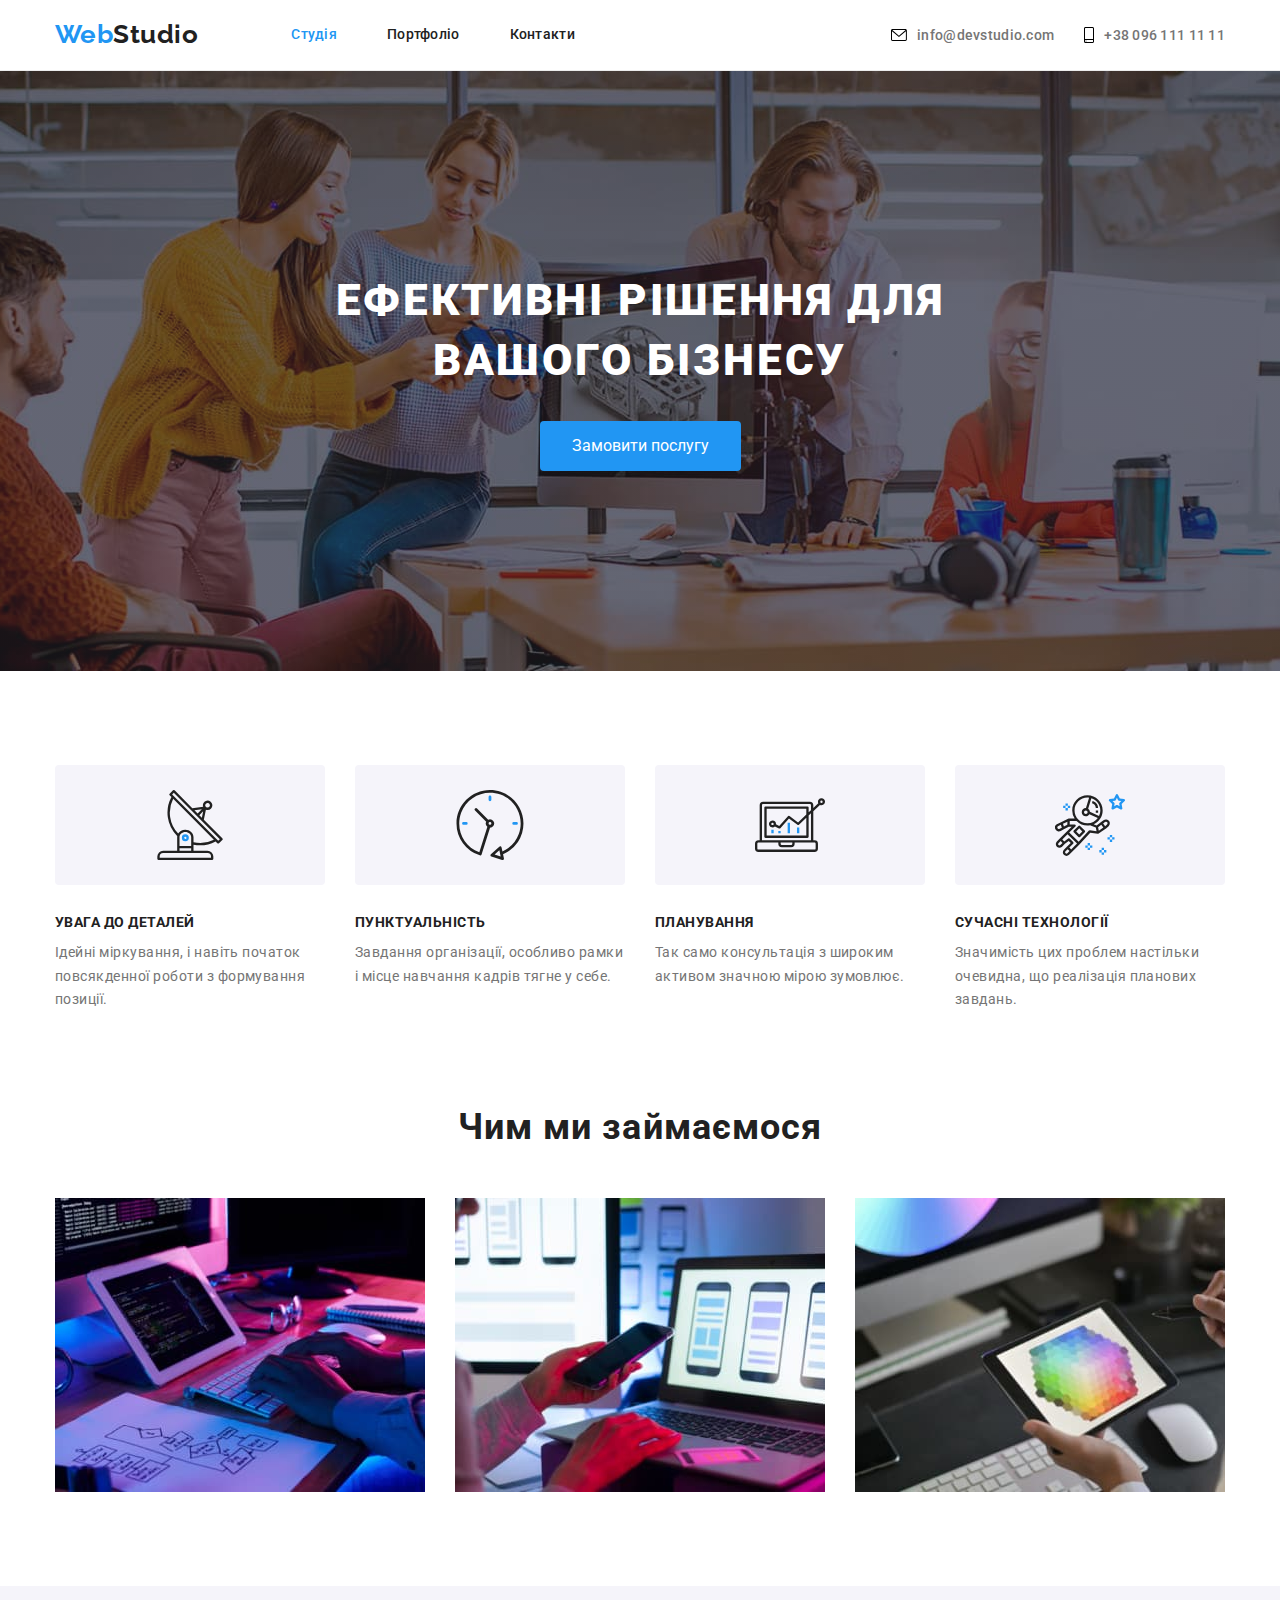
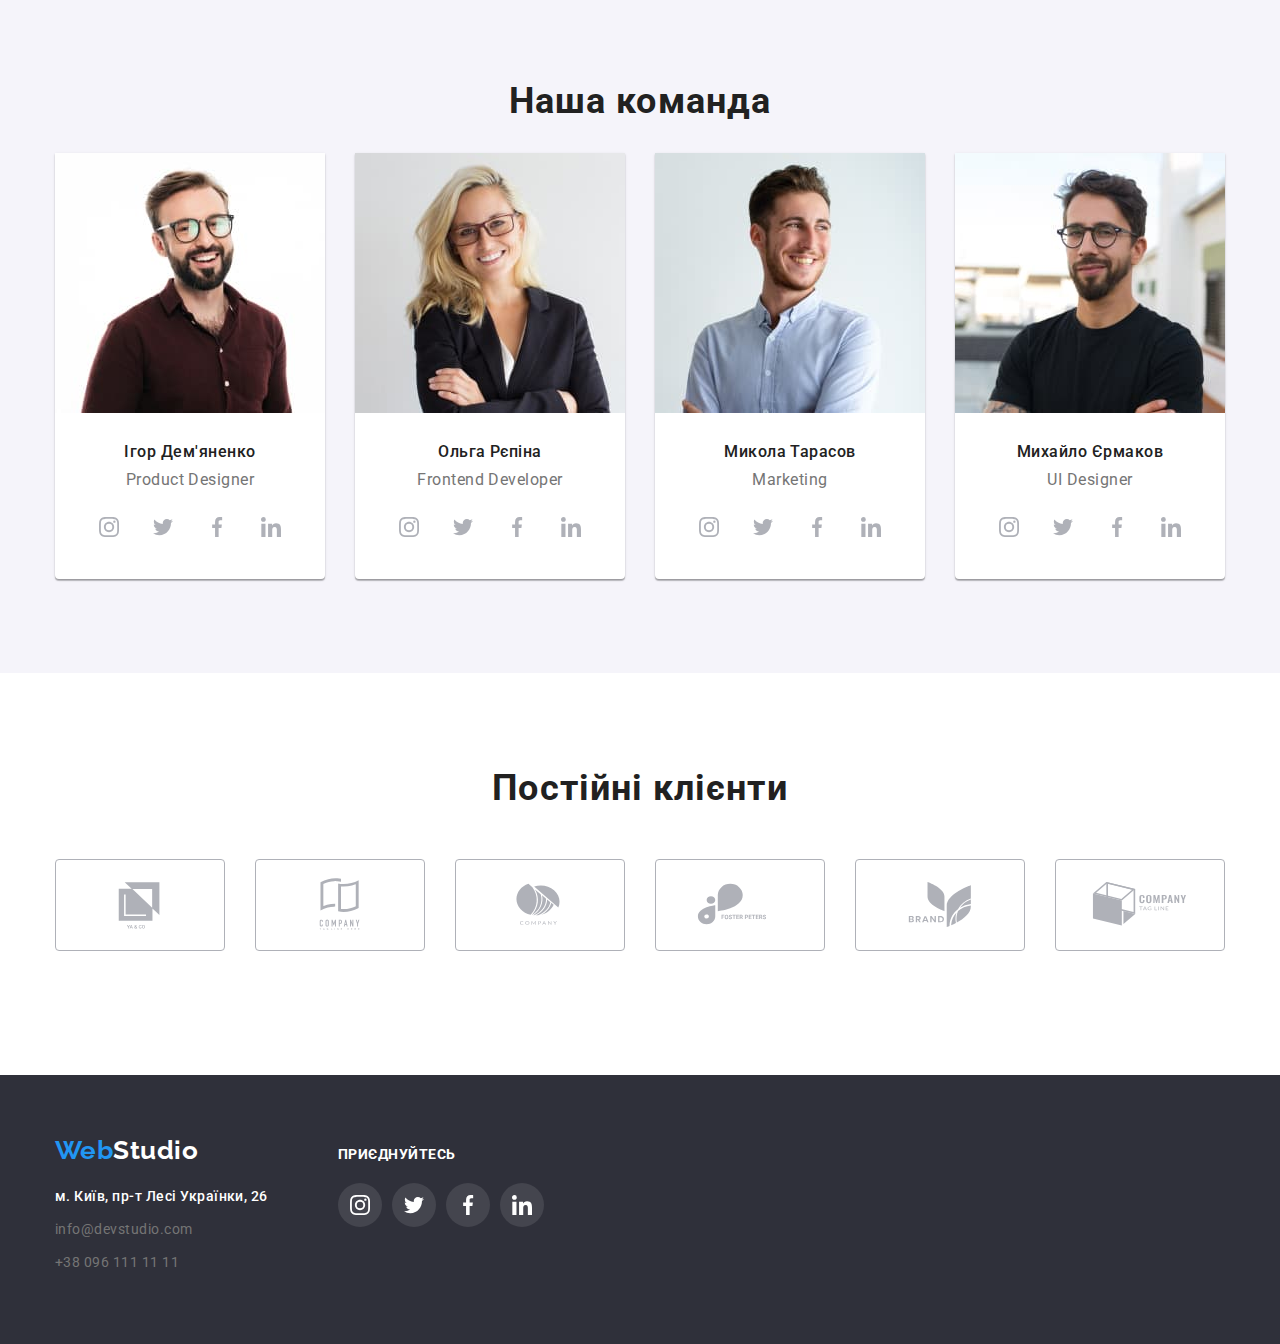
==== index.html @ d6e3a71c "done" ====
<!DOCTYPE html>
<html lang="uk">
  <head>
    <meta charset="UTF-8" />
    <meta http-equiv="X-UA-Compatible" content="IE=edge" />
    <meta name="viewport" content="width=device-width, initial-scale=1.0" />
    <link
      rel="stylesheet"
      href="https://cdnjs.cloudflare.com/ajax/libs/modern-normalize/1.0.0/modern-normalize.min.css"
    />

    <link rel="stylesheet" href="./css/styles.css" />
    <link rel="preconnect" href="https://fonts.googleapis.com" />
    <link rel="preconnect" href="https://fonts.gstatic.com" crossorigin />
    <link
      href="https://fonts.googleapis.com/css2?family=Raleway:wght@700&family=Roboto:wght@400;500;700;900&display=swap"
      rel="stylesheet"
    />
    <title>Document</title>
  </head>
  <body>
    <header class="header">
      <div class="container">
        <nav class="header-nav">
          <a class="web-title" href="./index.html"
            >Web<span class="studio">Studio</span></a
          >
          <ul class="header-menu">
            <li class="link">
              <a class="link-header current" href="#">Студія</a>
            </li>
            <li class="link">
              <a class="link-header" href="./portfolio.html">Портфоліо</a>
            </li>
            <li class="link">
              <a class="link-header" href="#">Контакти</a>
            </li>
          </ul>
        </nav>
        <ul class="header-menu2">
          <li class="link">
            <a class="link-header2" href="mailto:info@devstudio.com"
              >info@devstudio.com
              <svg class="link-header2-icon" width="16" height="12">
                <use href="./images/icons.svg#icon-envelope"></use></svg
            ></a>
          </li>
          <li class="link">
            <a class="link-header2" href="tel:+380961111111"
              >+38 096 111 11 11
              <svg class="link-header2-icon-tel" width="10" height="16">
                <use href="./images/icons.svg#icon-smartphone"></use></svg
            ></a>
          </li>
        </ul>
      </div>
    </header>
    <main>
      <!-- головний Ефективні рішення для вашого бізнесу -->

      <section class="hero">
        <div class="container">
          <h1 class="hero-title">
            Ефективні рішення для <br />
            вашого бізнесу
          </h1>
          <button class="primary-button" type="button">Замовити послугу</button>
        </div>
      </section>

      <!-- Наші переваги <section> -->
      <section class="advantages">
        <div class="container">
          <h2 class="visually-hidden">Наші переваги</h2>
          <ul class="advantages-list">
            <!-- <div class="advantages-list"> -->
            <li>
              <div class="advantages-list-img">
                <svg class="advantages-list-icon" width="70" height="70">
                  <use href="./images/icons.svg#icon-antenna"></use>
                </svg>
              </div>
              <h3 class="section-advantages-title">Увага до деталей</h3>
              <p class="section-advantages-description">
                Ідейні міркування, і навіть початок повсякденної роботи з
                формування позиції.
              </p>
            </li>
            <li>
              <div class="advantages-list-img">
                <svg class="advantages-list-icon" width="70" height="70">
                  <use href="./images/icons.svg#icon-clock"></use>
                </svg>
              </div>
              <h3 class="section-advantages-title">Пунктуальність</h3>
              <p class="section-advantages-description">
                Завдання організації, особливо рамки і місце навчання кадрів
                тягне у себе.
              </p>
            </li>
            <li>
              <div class="advantages-list-img">
                <svg class="advantages-list-icon" width="70" height="70">
                  <use href="./images/icons.svg#icon-diagram"></use>
                </svg>
              </div>
              <h3 class="section-advantages-title">Планування</h3>
              <p class="section-advantages-description">
                Так само консультація з широким активом значною мірою зумовлює.
              </p>
            </li>
            <li>
              <div class="advantages-list-img">
                <svg class="advantages-list-icon" width="70" height="70">
                  <use href="./images/icons.svg#icon-astronaut"></use>
                </svg>
              </div>
              <h3 class="section-advantages-title">Сучасні технології</h3>
              <p class="section-advantages-description">
                Значимість цих проблем настільки очевидна, що реалізація
                планових завдань.
              </p>
            </li>
            <!-- </div> -->
          </ul>
        </div>
      </section>
      <!-- Чим ми займаємося -->
      <section>
        <div class="container">
          <h2 class="what-do-we-do">Чим ми займаємося</h2>
          <ul class="what-do-we-do-card">
            <li>
              <img src="./images/box1.jpg" alt="Робота з ПК" width="370" />
            </li>
            <li>
              <img
                src="./images/box2.jpg"
                alt="Робота в мобільному застосуванні"
                width="370"
              />
            </li>
            <li>
              <img
                src="./images/box3.jpg"
                alt="Робота з планшетом"
                width="370"
              />
            </li>
          </ul>
        </div>
      </section>
      <!-- Наша команда -->
      <section class="team">
        <div class="container">
          <h2 class="section-team">Наша команда</h2>
          <ul class="card-name">
            <li class="name">
              <img
                src="./images/team/igor.jpg"
                alt="молодий хлопець в окулярах та з бородою"
                width="270"
              />
              <div class="card-name-list">
                <h3 class="team-name">Ігор Дем'яненко</h3>
                <p class="team-specialty">Product Designer</p>

                <ul class="socials-list-team">
                  <li>
                    <a class="socials-link-team" href="#">
                      <svg class="socials-icon" width="20" height="20">
                        <use href="./images/icons.svg#icon-instagram"></use>
                      </svg>
                    </a>
                  </li>

                  <li>
                    <a class="socials-link-team" href="#">
                      <svg class="socials-icon" width="20" height="20">
                        <use href="./images/icons.svg#icon-twitter"></use>
                      </svg>
                    </a>
                  </li>

                  <li>
                    <a class="socials-link-team" href="#">
                      <svg class="socials-icon" width="20" height="20">
                        <use href="./images/icons.svg#icon-facebook"></use>
                      </svg>
                    </a>
                  </li>

                  <li>
                    <a class="socials-link-team" href="#">
                      <svg class="socials-icon" width="20" height="20">
                        <use href="./images/icons.svg#icon-linkedin"></use>
                      </svg>
                    </a>
                  </li>
                </ul>
              </div>
            </li>
            <li class="name">
              <img
                src="./images/team/olga.jpg"
                alt="молода світловолоса дівчина в окулярах"
                width="270"
              />
              <div class="card-name-list">
                <h3 class="team-name">Ольга Рєпіна</h3>
                <p class="team-specialty">Frontend Developer</p>
                <ul class="socials-list-team">
                  <li>
                    <a class="socials-link-team" href="#">
                      <svg class="socials-icon" width="20" height="20">
                        <use href="./images/icons.svg#icon-instagram"></use>
                      </svg>
                    </a>
                  </li>

                  <li>
                    <a class="socials-link-team" href="#">
                      <svg class="socials-icon" width="20" height="20">
                        <use href="./images/icons.svg#icon-twitter"></use>
                      </svg>
                    </a>
                  </li>

                  <li>
                    <a class="socials-link-team" href="#">
                      <svg class="socials-icon" width="20" height="20">
                        <use href="./images/icons.svg#icon-facebook"></use>
                      </svg>
                    </a>
                  </li>

                  <li>
                    <a class="socials-link-team" href="#">
                      <svg class="socials-icon" width="20" height="20">
                        <use href="./images/icons.svg#icon-linkedin"></use>
                      </svg>
                    </a>
                  </li>
                </ul>
              </div>
            </li>
            <li class="name">
              <img
                src="./images/team/mikola.jpg"
                alt="молодий хлопець в світлій сорочці"
                width="270"
              />
              <div class="card-name-list">
                <h3 class="team-name">Микола Тарасов</h3>
                <p class="team-specialty">Marketing</p>
                <ul class="socials-list-team">
                  <li>
                    <a class="socials-link-team" href="#">
                      <svg class="socials-icon" width="20" height="20">
                        <use href="./images/icons.svg#icon-instagram"></use>
                      </svg>
                    </a>
                  </li>

                  <li>
                    <a class="socials-link-team" href="#">
                      <svg class="socials-icon" width="20" height="20">
                        <use href="./images/icons.svg#icon-twitter"></use>
                      </svg>
                    </a>
                  </li>

                  <li>
                    <a class="socials-link-team" href="#">
                      <svg class="socials-icon" width="20" height="20">
                        <use href="./images/icons.svg#icon-facebook"></use>
                      </svg>
                    </a>
                  </li>

                  <li>
                    <a class="socials-link-team" href="#">
                      <svg class="socials-icon" width="20" height="20">
                        <use href="./images/icons.svg#icon-linkedin"></use>
                      </svg>
                    </a>
                  </li>
                </ul>
              </div>
            </li>
            <li class="name">
              <img
                src="./images/team/mihaylo.jpg"
                alt="молодий хлопець у чорній футболці та окулярах"
                width="270"
              />
              <div class="card-name-list">
                <h3 class="team-name">Михайло Єрмаков</h3>
                <p class="team-specialty">UI Designer</p>
                <ul class="socials-list-team">
                  <li>
                    <a class="socials-link-team" href="#">
                      <svg class="socials-icon" width="20" height="20">
                        <use href="./images/icons.svg#icon-instagram"></use>
                      </svg>
                    </a>
                  </li>

                  <li>
                    <a class="socials-link-team" href="#">
                      <svg class="socials-icon" width="20" height="20">
                        <use href="./images/icons.svg#icon-twitter"></use>
                      </svg>
                    </a>
                  </li>

                  <li>
                    <a class="socials-link-team" href="#">
                      <svg class="socials-icon" width="20" height="20">
                        <use href="./images/icons.svg#icon-facebook"></use>
                      </svg>
                    </a>
                  </li>

                  <li>
                    <a class="socials-link-team" href="#">
                      <svg class="socials-icon" width="20" height="20">
                        <use href="./images/icons.svg#icon-linkedin"></use>
                      </svg>
                    </a>
                  </li>
                </ul>
              </div>
            </li>
          </ul>
        </div>
      </section>
      <!-- Постійні клієнти -->
      <section>
        <div class="container">
          <h2 class="regular-customers">Постійні клієнти</h2>
          <ul class="regular-customers-card">
            <li>
              <a class="customers-cards" href="#">
                <svg class="regular-customers-icon" width="106" height="60">
                  <use href="./images/icons.svg#icon-Logo"></use>
                </svg>
              </a>
            </li>
            <li>
              <a class="customers-cards" href="#">
                <svg class="regular-customers-icon" width="106" height="60">
                  <use href="./images/icons.svg#icon-Logo-1"></use>
                </svg>
              </a>
            </li>
            <li>
              <a class="customers-cards" href="#">
                <svg class="regular-customers-icon" width="106" height="60">
                  <use href="./images/icons.svg#icon-Logo-2"></use>
                </svg>
              </a>
            </li>
            <li>
              <a class="customers-cards" href="#">
                <svg class="regular-customers-icon" width="106" height="60">
                  <use href="./images/icons.svg#icon-Logo-3"></use>
                </svg>
              </a>
            </li>
            <li>
              <a class="customers-cards" href="#">
                <svg class="regular-customers-icon" width="106" height="60">
                  <use href="./images/icons.svg#icon-Logo-4"></use>
                </svg>
              </a>
            </li>
            <li>
              <a class="customers-cards" href="#">
                <svg class="regular-customers-icon" width="106" height="60">
                  <use href="./images/icons.svg#icon-Logo-5"></use>
                </svg>
              </a>
            </li>
          </ul>
        </div>
      </section>
    </main>

    <footer class="footer">
      <div class="container">
        <div>
          <a class="web-title-footer" href="./index.html"
            >Web<span class="studio2">Studio</span></a
          >
          <address>
            <ul>
              <li class="li-footer">
                <a
                  class="link-footer-map"
                  href="https://goo.gl/maps/G4VMoDMN7nGozyxC7"
                  target="_blank"
                  rel="noopener noreferrer nofollow"
                  >м. Київ, пр-т Лесі Українки, 26
                </a>
              </li>
              <li class="li-footer">
                <a class="link-footer" href="mailto:info@devstudio.com"
                  >info@devstudio.com</a
                >
              </li>
              <li class="li-footer">
                <a class="link-footer" href="tel:+380961111111"
                  >+38 096 111 11 11</a
                >
              </li>
            </ul>
          </address>
        </div>

        <div class="socials-list-footer">
          <h3 class="section-social-list">приєднуйтесь</h3>
          <ul class="socials-list">
            <li>
              <a class="socials-link" href="#">
                <svg class="link-footer-socials" width="20" height="20">
                  <use href="./images/icons.svg#icon-instagram"></use>
                </svg>
              </a>
            </li>

            <li>
              <a class="socials-link" href="#">
                <svg class="link-footer-socials" width="20" height="20">
                  <use href="./images/icons.svg#icon-twitter"></use>
                </svg>
              </a>
            </li>

            <li>
              <a class="socials-link" href="#">
                <svg class="link-footer-socials" width="20" height="20">
                  <use href="./images/icons.svg#icon-facebook"></use>
                </svg>
              </a>
            </li>

            <li>
              <a class="socials-link" href="#">
                <svg class="link-footer-socials" width="20" height="20">
                  <use href="./images/icons.svg#icon-linkedin"></use>
                </svg>
              </a>
            </li>
          </ul>
        </div>
      </div>
    </footer>
  </body>
</html>
---- css/styles.css ----
:root {
--color-primary: #212121;
--color-secondary: #757575;
--color-background: #FFFFFF;
--color-link: #2196F3;
--color-background-icon: #AFB1B8;
--social-icon-background: rgba(255, 255, 255, 0.1);
--section-background: #2F303A;
}

.visually-hidden {
position: absolute;
white-space: nowrap;
width: 1px;
height: 1px;
overflow: hidden;
border: 0;
padding: 0;
clip: rect(0 0 0 0);
clip-path: inset(50%);
margin: -1px;
}

body {
color: var(--color-primary);
background-color: var(--color-background);
font-family: "Roboto", sans-serif;
letter-spacing: 0.03em;
font-weight: 400;
font-style: normal;
}

h1,
h2,
h3,
h4,
h5,
h6,
p {
margin: 0;
padding: 0;
}

img {
display: block;
max-width: 100%;
height: auto;
}

section {
padding-top: 94px;
padding-bottom: 94px;
background-color: #fff;
}

/* CONTAINER */
.container {
width: 1200px;
padding-left: 15px;
padding-right: 15px;
margin-left: auto;
margin-right: auto;
}

.header .container{
display: flex;
justify-content: space-between;
}
/* header */
.header {
display: flex;
border-bottom: 1px solid #ECECEC;
margin-left: auto;
margin-right: auto;
justify-content: space-between;
}

.header-nav {
flex-grow: 1;
display: flex;
align-items: center;
}

.header-container {
display: flex;
align-items: center;
}

.header-menu {
display: flex;
justify-content: space-between;
gap: 50px;
margin-left: 93px;
}

.header-menu2 {
display: flex;
justify-content: space-between;
align-items: center;
gap: 30px;
margin-left: auto;
}

ul {
list-style-type: none;
padding-left: 0px;
margin: 0px;
}

.header-menu .current {
color: var(--color-link);
}

.web-title {
font-size: 26px;
font-weight: 700;
font-style: normal;
font-family: "Raleway";
line-height: 1.15;
color: var(--color-link);
text-decoration: none;
padding: 20px 0px;
}

.studio {
color: var(--color-primary);
}

.link-header {
display: block;
color: var(--color-primary);
text-decoration: none;
letter-spacing: 0.02em;
line-height: 1.14;
font-weight: 500;
font-size: 14px;
padding: 25px 0;
}

.link-header:hover,
.link-header:focus{
color: var(--color-link);
}

.link-header2 {
display: flex;
flex-direction: row-reverse;
align-items: center;
color: #757575;
background-color: #FFFFFF;
font-size: 14px;
font-weight: 500;
font-style: normal;
letter-spacing: 0.02em;
padding: 25px 0px 25px 0px;
text-decoration: none;
gap: 10px;
}

.link-header2:hover,
.link-header2:focus,
.link-header2:active{
	color: var(--color-link);
}

.link-header2:hover,
.link-header2:focus,
.link-header2:active .link-header2-icon{
	fill: var(--color-link);
}
.link-header2:hover .link-header2-icon-tel {
	fill: var(--color-link);
}


/* Hero */

.hero {
max-width: 1600px;
background-color: #2F303A;
text-align: center;
padding-top: 200px;
padding-bottom: 200px;
margin-left: auto;
margin-right: auto;
background-image: 
linear-gradient(
	rgba(47, 48, 58, 0.4),
	rgba(47, 48, 58, 0.4)), 
	url("../images/img.jpg");
background-repeat: no-repeat;
background-position: center;
background-size: auto;
}

.hero-title {
font-size: 44px;
color: #FFFFFF;
line-height: 1.36;
text-transform: uppercase;
letter-spacing: 0.06em;
font-weight: 900;
margin-left: auto;
margin-right: auto;
margin-bottom: 30px;
}

.primary-button {
color: #FFFFFF;
background-color: var(--color-link);
font-size: 16px;
border: 0;
line-height: 1.9;
cursor: pointer;
padding: 10px 32px;
border-radius: 4px;
}

.primary-button:hover,
.primary-button:focus {
box-shadow: 0px 4px 4px rgba(0, 0, 0, 0.15);
border-radius: 4px;
}

/* advantages */
.advantages{
padding-top: 94px;
padding-bottom: 0px;
}

.advantages-list {
display: flex;
justify-content: space-between;
padding-left: auto;
padding-right: auto;
gap: 30px;
}

.advantages-list-img{
display: flex;
align-items: center;
justify-content: center;
width: 270px;
height: 120px;
fill: var(--color-primary);
background: #F5F4FA;
border-radius: 4px;
margin-bottom: 30px;
}

.section-advantages-description {
color: #757575;
background-color: var(--color-background);
font-size: 14px;
line-height: 1.7;
}

.section-advantages-title {
color: var(--color-primary);
background-color: var(--color-background);
font-size: 14px;
line-height: 1.14;
text-transform: uppercase;
margin-bottom: 10px;
}

.what-do-we-do {
color: var(--color-primary);
background-color: var(--color-background);
font-size: 36px;
line-height: 1.17;
letter-spacing: 0.03em;
font-weight: 700;
margin-left: auto;
margin-right: auto;
margin-bottom: 50px;
text-align: center;
}

.what-do-we-do-card {
display: flex;
gap: 30px;
margin: 0;
}

.regular-customers{
color: var(--color-primary);
background-color: var(--color-background);
font-size: 36px;
line-height: 1.17;
letter-spacing: 0.03em;
font-weight: 700;
margin-left: auto;
margin-right: auto;
margin-bottom: 50px;
text-align: center;
}

.regular-customers-icon:hover,
.regular-customers-icon:focus{
	fill:var(--color-link);
background-color: var(--color-background);
}

.regular-customers-card{
display: flex;
justify-content: space-between;
padding-left: auto;
padding-right: auto;
gap: 30px;
border: inherit;
}

.customers-cards {
display: flex;
justify-content: center;
align-items: center;
width: 170px;
height: 92px;
fill: #F5F4FA;
/* color: #F5F4FA; */
background-color:var(--color-background);
border-radius: 4px;
margin-bottom: 30px;
border: 1px solid #AFB1B8;
gap: 30px;
}

.customers-cards:hover,
.customers-cards:focus,
.customers-cards:active{
	border: 1px solid #2196F3;
}

.regular-customers-icon{
fill: var(--color-background-icon);
}

.customers-cards:hover .regular-customers-icon,
.customers-cards:focus .regular-customers-icon{
	fill: #2196F3;
}

.team {
background-color: #F5F4FA;
padding-top: 94px;
padding-bottom: 94px;
text-align: center;
justify-content: center;
margin-left: auto;
margin-right: auto;
}

.name {
background-color: var(--color-background);
box-shadow: 0px 1px 3px rgba(0, 0, 0, 0.12), 0px 1px 1px rgba(0, 0, 0, 0.14), 0px 2px 1px rgba(0, 0, 0, 0.2);
border-radius: 0px 0px 4px 4px;
}

.section-team {
color: var(--color-primary);
font-size: 36px;
line-height: 1.17;
letter-spacing: 0.03em;
font-weight: 700;
margin-left: auto;
margin-right: auto;
margin-bottom: 30px;
text-align: center;
}

.team-name {
color: var(--color-primary);
background-color: var(--color-background);
font-size: 16px;
font-weight: 500;
line-height: 1.13;
margin-bottom: 10px;
}

.card-name {
display: flex;
padding: 0px;
margin: 0px;
align-items: center;
justify-content: space-between;
flex-wrap: wrap;
}

.card-name-list{
padding-top: 30px;
padding-bottom: 30px;
padding-left: 0px;
gap: 30px;
}

.team-specialty {
color: #757575;
background-color: var(--color-background);
font-size: 16px;
line-height: 1.13;
}

.socials-list-team {
display: flex;
align-items: center;
gap: 10px;
justify-content: center;
padding-top: 16px;
}

.socials-link-team {
display: flex;
align-items: center;
justify-content: center;
width: 44px;
height: 44px;
fill: var(--color-background-icon);
background-color: var(--social-icon-background);
border-radius: 50%;
}

.socials-link-team:hover, 
.socials-link-team:focus {
background-color: var(--color-link);
}

.socials-icon{
	fill: var(--color-background-icon);
}

.socials-link-team:hover .socials-icon,
.socials-link-team:focus .socials-icon 
{fill: var(--color-background);}


.studio2 {
color: #FFFFFF;
}

/* FOOTER */
.footer {
border-top: 60px;
background-color: #2F303A;
margin-left: auto;
margin-right: auto;
padding-top: 60px;
padding-bottom: 60px;
}

.footer .container {
display: flex;
align-items: baseline;
}

.web-title-footer {
display: flex;
font-size: 26px;
font-weight: 700;
font-style: normal;
font-family: "Raleway",
sans-serif;
color: var(--color-link);
text-decoration: none;
line-height: 1.17;
margin-bottom: 20px;;
}

.link-footer-map {
color: #FFFFFF;
background-color: #2F303A;
font-size: 14px;
font-weight: 500;
font-style: normal;
text-decoration: none;
line-height: 1.7;
margin-bottom: 9px;
}

.li-footer{
margin-bottom: 9px;
}

.footer-href-map:hover,
.link-footer-map:focus,
.flink-footer-map:active {
color: var(--color-link);
}

.link-footer {
color: #757575;
font-size: 14px;
font-weight: 400;
font-style: normal;
text-decoration: none;
line-height: 1.7;
}

.link-footer:hover,
.link-footer:focus,{
color: var(--color-link);
}


/* Socials */
.section-social-list{
color: var(--color-background);
background-color: var(--section-background);
font-size: 14px;
line-height: 1.14;
text-transform: uppercase;
margin-bottom: 20px;
}

.socials-list-footer{
margin-left: 70px;
}
.socials-list{
display: flex;
align-items: center;
gap: 10px;
}

.socials-link{
display: flex;
align-items: center;
justify-content: center;
width: 44px;
height: 44px;
fill: var(--color-background);
background-color: var(--social-icon-background);
border-radius:50%;
}
.socials-link:hover,
.socials-link:focus{
background-color: var(--color-link);
fill: var(--color-background);
}

.button-portfolio {
color: var(--color-primary);
background-color: #F5F4FA;
font-weight: 500;
font-size: 16px;
border: 0;
line-height: 1.6;
letter-spacing: 0.03em;
font-family: inherit;
cursor: pointer;
border-radius: 4px;
padding: 6px 22px;
}

.button-portfolio:hover,
.button-portfolio:focus {
color: #FFFFFF;
background-color: var(--color-link);
box-shadow: 0px 3px 1px rgba(0, 0, 0, 0.1), 0px 1px 2px rgba(0, 0, 0, 0.08), 0px 2px 2px rgba(0, 0, 0, 0.12);
}

.hero-portfolio {
font-weight: 400;
font-size: 16px;
background-color: var(--color-background);
color: var(--color-secondary);
line-height: 1.88;
letter-spacing: 0.03em;
}

.portfolio-title {
font-size: 18px;
background-color: var(--color-background);
color: var(--color-primary);
font-weight: 700;
line-height: 2;
letter-spacing: 0.06em;
}

.ul-button{
display: flex;
justify-content: center;
/* align-items: center; */
margin-top: 0px;
margin-bottom: 50px;
gap: 8px;
margin-left: auto;
margin-right: auto;
}


/* CARD-SET */
.item {
/* width: 370px;
height: 404px; */
}

.portfolio-card{

}

.card{
display: block;
text-decoration: none;
}
.card:hover, 
.card:focus{
box-shadow: 0px 1px 1px rgba(0, 0, 0, 0.12), 0px 4px 4px rgba(0, 0, 0, 0.06), 1px 4px 6px rgba(0, 0, 0, 0.16);
}
.card-set {
padding: 0;
margin: 0;

list-style: none;
display: flex;
flex-wrap: wrap;
gap: 30px;
}

.card-heading {
font-size: 18px;
background-color: var(--color-background);
color: var(--color-primary);
font-weight: 700;
line-height: 2;
letter-spacing: 0.06em;
margin-bottom: 4px;
}

.card-text {
color: var(--color-secondary)
}

.card-content {
padding: 20px 24px;
border: 1px solid #EEEEEE;
border-top: 0px;
}
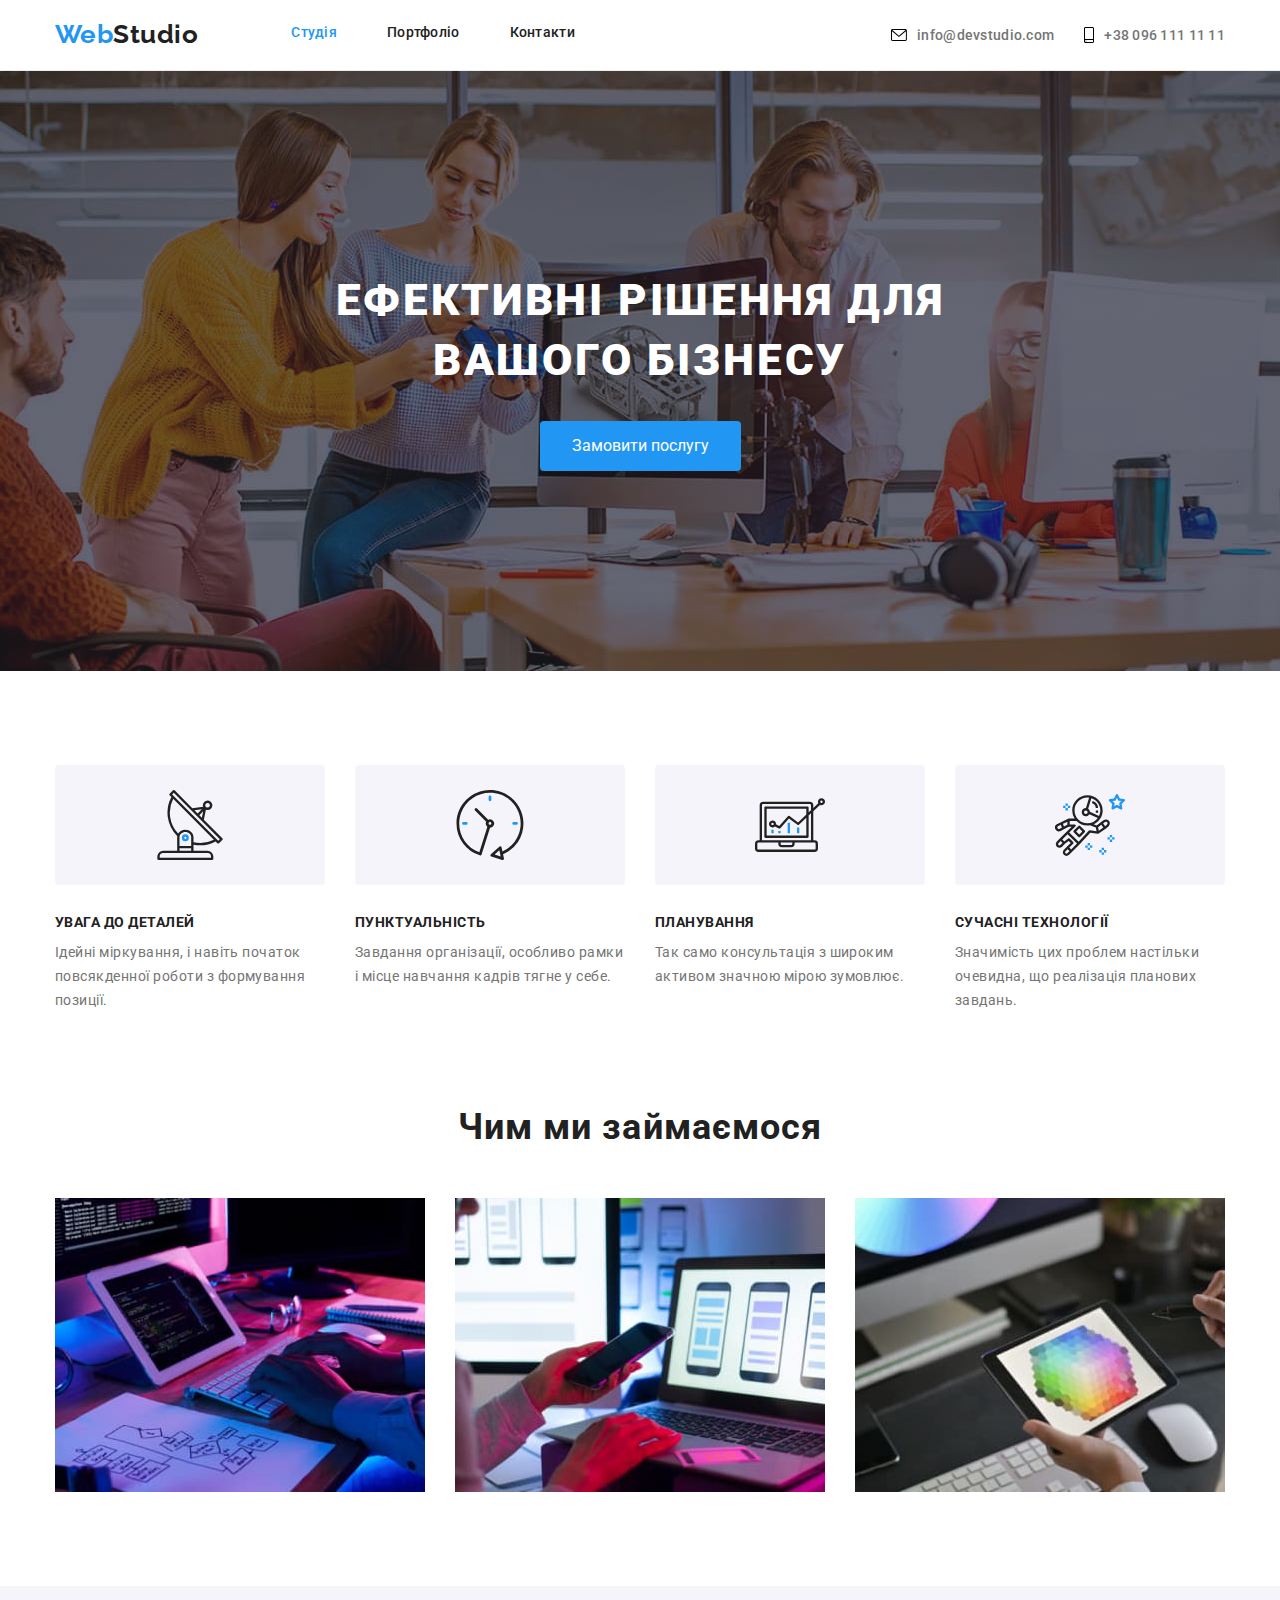
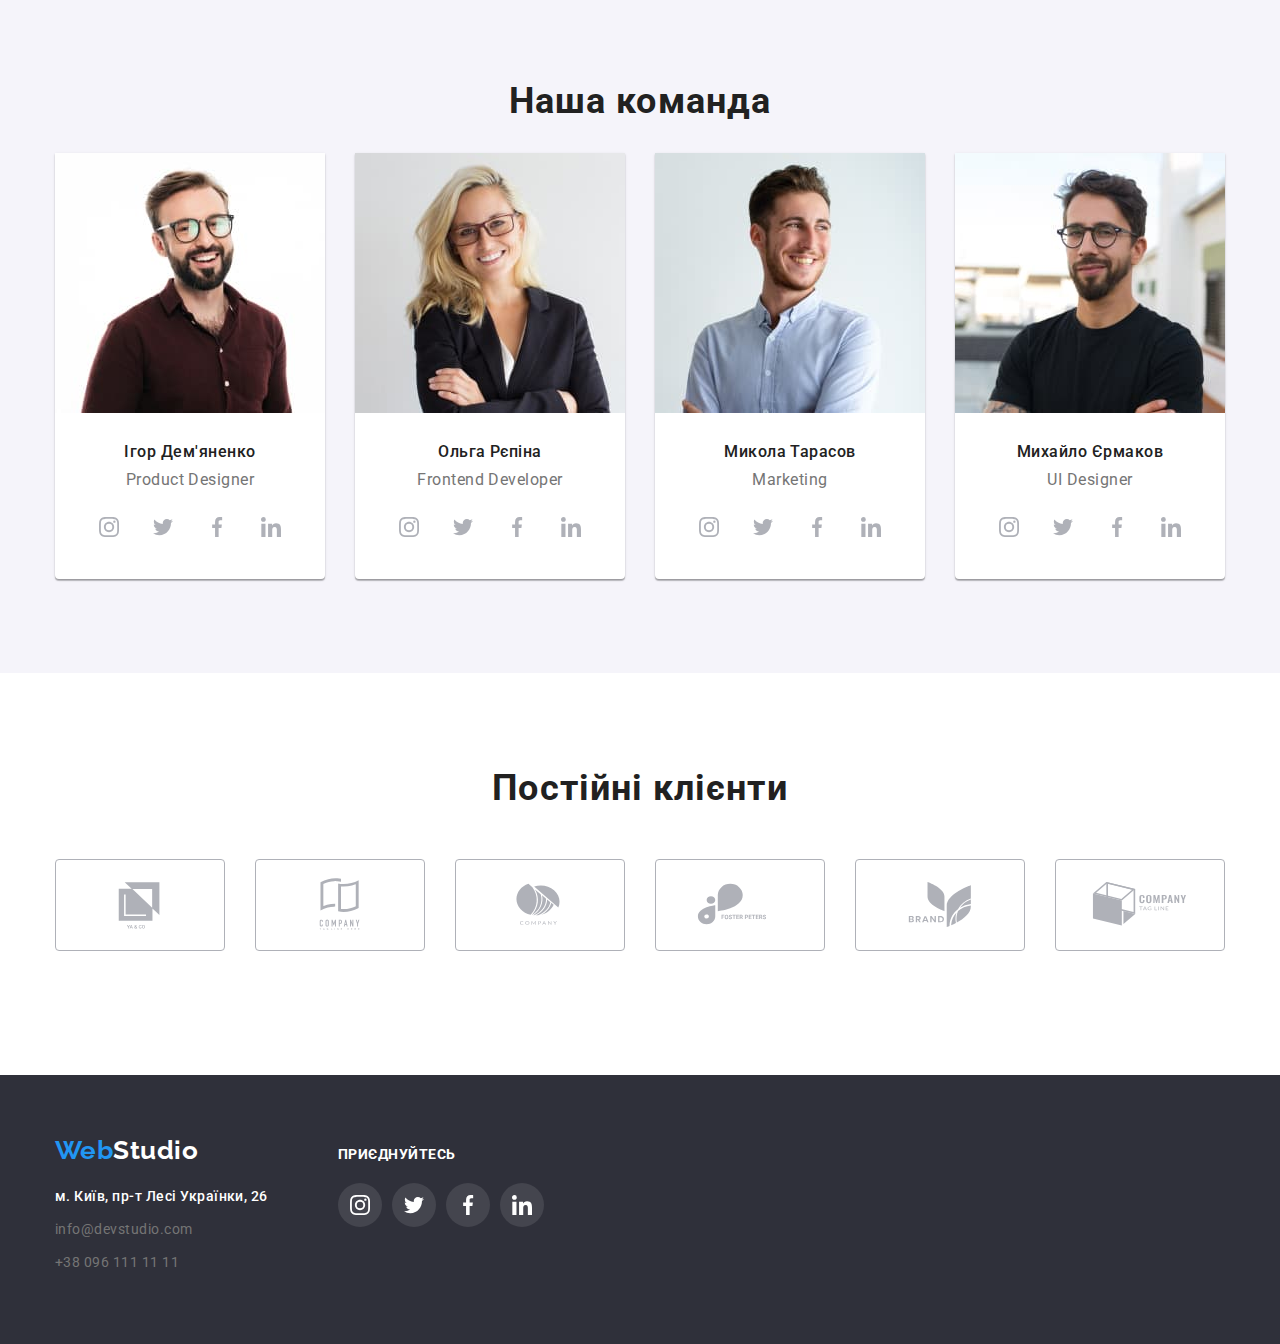
==== commit a1d75c24: "+" ====
--- a/index.html
+++ b/index.html
@@ -64,7 +64,9 @@
             Ефективні рішення для <br />
             вашого бізнесу
           </h1>
-          <button class="primary-button" type="button">Замовити послугу</button>
+          <button class="primary-button" type="button" data-modal-open>
+            Замовити послугу
+          </button>
         </div>
       </section>
 
@@ -456,5 +458,23 @@
         </div>
       </div>
     </footer>
+
+    <div class="backdrop is-hidden" data-modal>
+      <div class="modal">
+        <!-- <h2>Lorem, ipsum.</h2>
+        <p>
+          Lorem ipsum dolor sit amet consectetur, adipisicing elit. Quibusdam
+          nemo excepturi rem quis sequi aperiam esse tempore autem tempora
+          voluptate! Quasi ea recusandae aliquid dolores ab sed placeat minima
+          libero!
+        </p> -->
+        <button class="modal-close-button" type="button" data-modal-close>
+          <svg class="modal-close-icon" width="18" height="18">
+            <use href="./images/close.svg#icon-close"></use>
+          </svg>
+        </button>
+      </div>
+    </div>
+    <script src="./js/modal.js"></script>
   </body>
 </html>
--- a/css/styles.css
+++ b/css/styles.css
@@ -126,6 +126,8 @@
 color: var(--color-primary);
 }
 
+/* LINK */
+
 .link-header {
 display: block;
 color: var(--color-primary);
@@ -135,11 +137,25 @@
 font-weight: 500;
 font-size: 14px;
 padding: 25px 0;
+transition: color 250ms, fill 250ms, background-color 250ms;
 }
 
 .link-header:hover,
 .link-header:focus{
 color: var(--color-link);
+}
+
+.link-header::after{
+	display: block;
+	opacity: 0;
+	width: 100%;
+	height: 4px;
+	background-color: var(--color-link);
+	content: '';
+	transition: opacity 250ms;
+}
+.link-header:hover::after{
+	opacity: 1;
 }
 
 .link-header2 {
@@ -155,7 +171,10 @@
 padding: 25px 0px 25px 0px;
 text-decoration: none;
 gap: 10px;
-}
+transition: color 250ms, fill 250ms, background-color 250ms;
+}
+
+
 
 .link-header2:hover,
 .link-header2:focus,
@@ -214,6 +233,7 @@
 cursor: pointer;
 padding: 10px 32px;
 border-radius: 4px;
+transition: color 250ms, fill 250ms, background-color 250ms, box-shadow 250ms;
 }
 
 .primary-button:hover,
@@ -294,6 +314,8 @@
 margin-right: auto;
 margin-bottom: 50px;
 text-align: center;
+transition: color 250ms, fill 250ms, background-color 250ms;
+
 }
 
 .regular-customers-icon:hover,
@@ -324,6 +346,7 @@
 margin-bottom: 30px;
 border: 1px solid #AFB1B8;
 gap: 30px;
+transition: color 250ms, fill 250ms, background-color 250ms;
 }
 
 .customers-cards:hover,
@@ -334,6 +357,7 @@
 
 .regular-customers-icon{
 fill: var(--color-background-icon);
+transition: color 250ms, fill 250ms, background-color 250ms;
 }
 
 .customers-cards:hover .regular-customers-icon,
@@ -418,6 +442,7 @@
 fill: var(--color-background-icon);
 background-color: var(--social-icon-background);
 border-radius: 50%;
+transition: color 250ms, fill 250ms, background-color 250ms;
 }
 
 .socials-link-team:hover, 
@@ -483,7 +508,7 @@
 
 .footer-href-map:hover,
 .link-footer-map:focus,
-.flink-footer-map:active {
+.link-footer-map:active {
 color: var(--color-link);
 }
 
@@ -530,6 +555,7 @@
 fill: var(--color-background);
 background-color: var(--social-icon-background);
 border-radius:50%;
+transition: color 250ms, fill 250ms, background-color 250ms;
 }
 .socials-link:hover,
 .socials-link:focus{
@@ -549,6 +575,7 @@
 cursor: pointer;
 border-radius: 4px;
 padding: 6px 22px;
+transition: color 250ms, fill 250ms, background-color 250ms;
 }
 
 .button-portfolio:hover,
@@ -585,6 +612,7 @@
 gap: 8px;
 margin-left: auto;
 margin-right: auto;
+
 }
 
 
@@ -598,23 +626,28 @@
 
 }
 
+.card-set {
+	padding: 0;
+	margin: 0;
+
+	list-style: none;
+	display: flex;
+	flex-wrap: wrap;
+	gap: 30px;
+}
+
 .card{
+position: relative;
 display: block;
 text-decoration: none;
+transition: color 250ms, fill 250ms, background-color 250ms, box-shadow 250ms;
+/* overflow: hidden; */
 }
 .card:hover, 
 .card:focus{
 box-shadow: 0px 1px 1px rgba(0, 0, 0, 0.12), 0px 4px 4px rgba(0, 0, 0, 0.06), 1px 4px 6px rgba(0, 0, 0, 0.16);
 }
-.card-set {
-padding: 0;
-margin: 0;
-
-list-style: none;
-display: flex;
-flex-wrap: wrap;
-gap: 30px;
-}
+
 
 .card-heading {
 font-size: 18px;
@@ -634,4 +667,69 @@
 padding: 20px 24px;
 border: 1px solid #EEEEEE;
 border-top: 0px;
-}+}
+
+.card-description{
+	position: absolute;
+	top: 0;
+	left: 0;
+	width: 100%;
+	height: 100%;
+	padding: 63px 24px;
+	color: var(--color-background);
+	background-color: rgba(33, 150, 243, 0.9);
+transform: translateY(100%);
+transition: transform 250ms;
+}
+.card:hover .card-description{
+	transform: translateY(100%)
+}
+
+/* MODAL */
+.backdrop{
+	background-color: rgba(0, 0, 0, 0.2);
+	position: fixed;
+	width: 100%;
+	height: 100%;
+	top: 0;
+	left: 0;
+	z-index: 1;
+	transition: opacity 250ms, visibility 250ms;
+}
+
+.is-hidden{
+	opacity: 0;
+	visibility: hidden;
+	pointer-events: none;
+
+
+}
+
+.modal{
+	position: absolute;
+	top: 50%;
+	left: 50%;
+	transform: translate(-50%, -50%);
+	width: 528px;
+	height: 581px;
+	background-color: var(--color-background);
+}
+
+
+
+.modal-close-button {
+	position: absolute;
+	top: 8px;
+	right: 8px;
+	display: flex;
+	align-items: center;
+	justify-content: center;
+	width: 30px;
+	height: 30px;
+	fill: color #000000;
+	background-color: var(--social-icon-background);
+	border-radius: 50%;
+	border: 1px solid rgba(0, 0, 0, 0.1);
+	transition: color 250ms, fill 250ms, background-color 250ms;
+}
+
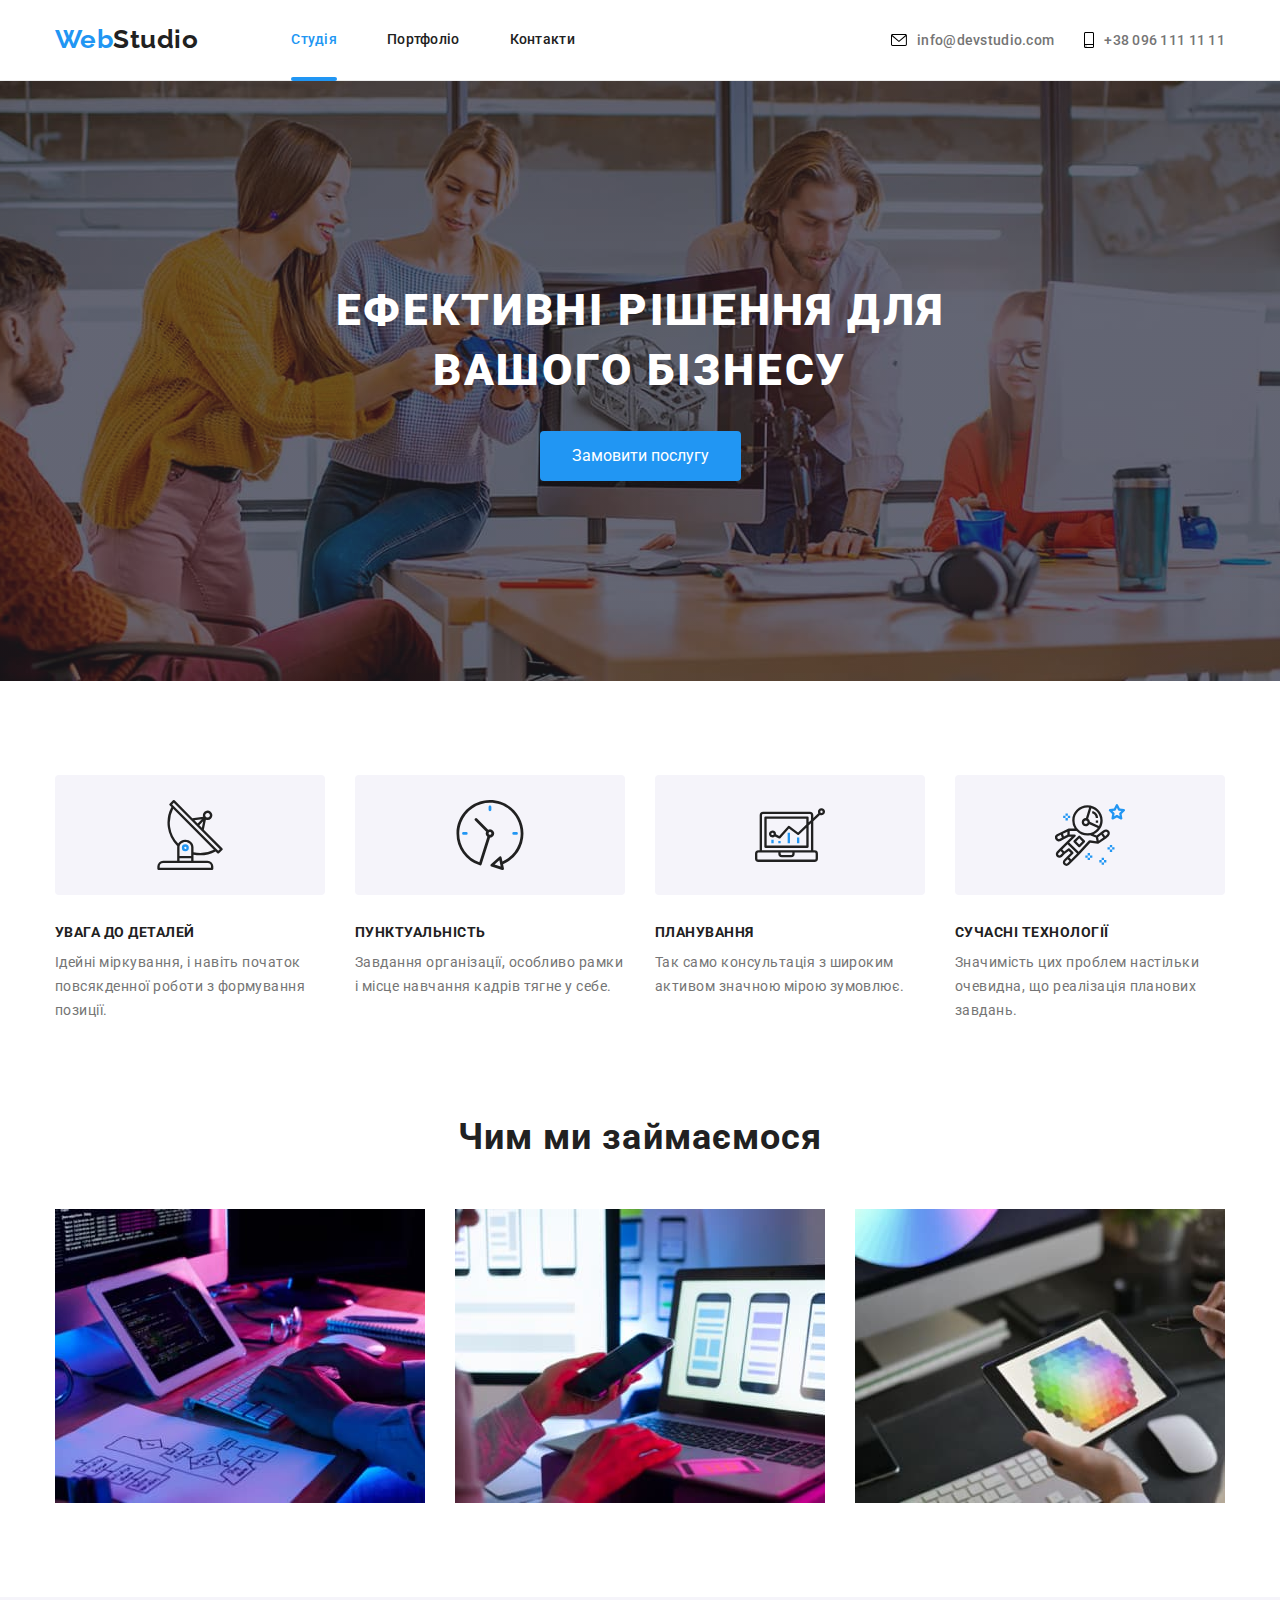
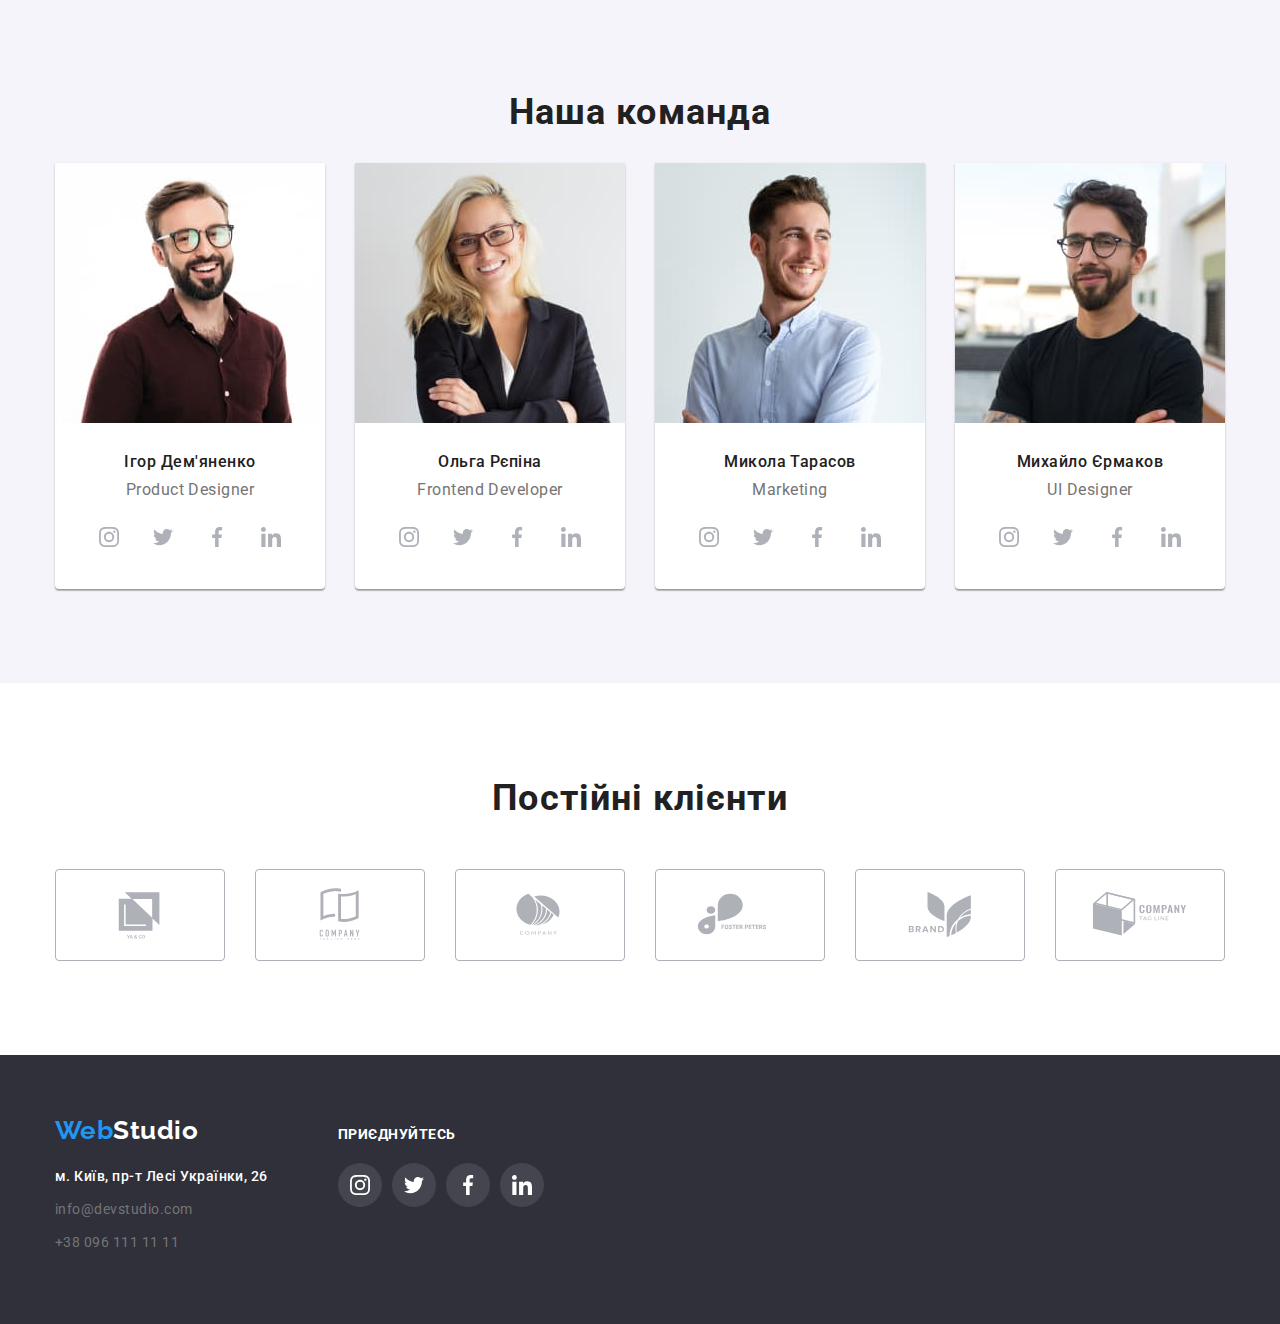
==== commit 6550f9ac: "done" ====
--- a/index.html
+++ b/index.html
@@ -343,46 +343,46 @@
           <h2 class="regular-customers">Постійні клієнти</h2>
           <ul class="regular-customers-card">
             <li>
-              <a class="customers-cards" href="#">
+              <div class="customers-cards">
                 <svg class="regular-customers-icon" width="106" height="60">
                   <use href="./images/icons.svg#icon-Logo"></use>
                 </svg>
-              </a>
-            </li>
-            <li>
-              <a class="customers-cards" href="#">
+              </div>
+            </li>
+            <li>
+              <div class="customers-cards">
                 <svg class="regular-customers-icon" width="106" height="60">
                   <use href="./images/icons.svg#icon-Logo-1"></use>
                 </svg>
-              </a>
-            </li>
-            <li>
-              <a class="customers-cards" href="#">
+              </div>
+            </li>
+            <li>
+              <div class="customers-cards">
                 <svg class="regular-customers-icon" width="106" height="60">
                   <use href="./images/icons.svg#icon-Logo-2"></use>
                 </svg>
-              </a>
-            </li>
-            <li>
-              <a class="customers-cards" href="#">
+              </div>
+            </li>
+            <li>
+              <div class="customers-cards">
                 <svg class="regular-customers-icon" width="106" height="60">
                   <use href="./images/icons.svg#icon-Logo-3"></use>
                 </svg>
-              </a>
-            </li>
-            <li>
-              <a class="customers-cards" href="#">
+              </div>
+            </li>
+            <li>
+              <div class="customers-cards">
                 <svg class="regular-customers-icon" width="106" height="60">
                   <use href="./images/icons.svg#icon-Logo-4"></use>
                 </svg>
-              </a>
-            </li>
-            <li>
-              <a class="customers-cards" href="#">
+              </div>
+            </li>
+            <li>
+              <div class="customers-cards">
                 <svg class="regular-customers-icon" width="106" height="60">
                   <use href="./images/icons.svg#icon-Logo-5"></use>
                 </svg>
-              </a>
+              </div>
             </li>
           </ul>
         </div>
--- a/css/styles.css
+++ b/css/styles.css
@@ -119,7 +119,7 @@
 line-height: 1.15;
 color: var(--color-link);
 text-decoration: none;
-padding: 20px 0px;
+padding: 25px 0px;
 }
 
 .studio {
@@ -129,6 +129,7 @@
 /* LINK */
 
 .link-header {
+position: relative;
 display: block;
 color: var(--color-primary);
 text-decoration: none;
@@ -136,8 +137,9 @@
 line-height: 1.14;
 font-weight: 500;
 font-size: 14px;
-padding: 25px 0;
+padding: 32px 0;
 transition: color 250ms, fill 250ms, background-color 250ms;
+transition-timing-function: cubic-bezier(0.4, 0, 0.2, 1);
 }
 
 .link-header:hover,
@@ -146,6 +148,7 @@
 }
 
 .link-header::after{
+	position: absolute;
 	display: block;
 	opacity: 0;
 	width: 100%;
@@ -153,8 +156,11 @@
 	background-color: var(--color-link);
 	content: '';
 	transition: opacity 250ms;
-}
-.link-header:hover::after{
+	bottom: -1px;
+	border-radius: 2px;
+}
+
+.link-header.current::after{
 	opacity: 1;
 }
 
@@ -168,10 +174,11 @@
 font-weight: 500;
 font-style: normal;
 letter-spacing: 0.02em;
-padding: 25px 0px 25px 0px;
+padding: 32px 0px 32px 0px;
 text-decoration: none;
 gap: 10px;
-transition: color 250ms, fill 250ms, background-color 250ms;
+transition: color 250ms, fill 250ms;
+transition-timing-function: cubic-bezier(0.4, 0, 0.2, 1);
 }
 
 
@@ -234,6 +241,7 @@
 padding: 10px 32px;
 border-radius: 4px;
 transition: color 250ms, fill 250ms, background-color 250ms, box-shadow 250ms;
+transition-timing-function: cubic-bezier(0.4, 0, 0.2, 1);
 }
 
 .primary-button:hover,
@@ -315,7 +323,7 @@
 margin-bottom: 50px;
 text-align: center;
 transition: color 250ms, fill 250ms, background-color 250ms;
-
+transition-timing-function: cubic-bezier(0.4, 0, 0.2, 1);
 }
 
 .regular-customers-icon:hover,
@@ -340,13 +348,12 @@
 width: 170px;
 height: 92px;
 fill: #F5F4FA;
-/* color: #F5F4FA; */
 background-color:var(--color-background);
 border-radius: 4px;
-margin-bottom: 30px;
 border: 1px solid #AFB1B8;
 gap: 30px;
 transition: color 250ms, fill 250ms, background-color 250ms;
+transition-timing-function: cubic-bezier(0.4, 0, 0.2, 1);
 }
 
 .customers-cards:hover,
@@ -358,6 +365,7 @@
 .regular-customers-icon{
 fill: var(--color-background-icon);
 transition: color 250ms, fill 250ms, background-color 250ms;
+transition-timing-function: cubic-bezier(0.4, 0, 0.2, 1);
 }
 
 .customers-cards:hover .regular-customers-icon,
@@ -442,7 +450,8 @@
 fill: var(--color-background-icon);
 background-color: var(--social-icon-background);
 border-radius: 50%;
-transition: color 250ms, fill 250ms, background-color 250ms;
+transition: fill 250ms, background-color 250ms;
+transition-timing-function: cubic-bezier(0.4, 0, 0.2, 1);
 }
 
 .socials-link-team:hover, 
@@ -555,7 +564,8 @@
 fill: var(--color-background);
 background-color: var(--social-icon-background);
 border-radius:50%;
-transition: color 250ms, fill 250ms, background-color 250ms;
+transition: background-color 250ms;
+transition-timing-function: cubic-bezier(0.4, 0, 0.2, 1);
 }
 .socials-link:hover,
 .socials-link:focus{
@@ -575,7 +585,8 @@
 cursor: pointer;
 border-radius: 4px;
 padding: 6px 22px;
-transition: color 250ms, fill 250ms, background-color 250ms;
+transition: color 250ms, background-color 250ms;
+transition-timing-function: cubic-bezier(0.4, 0, 0.2, 1);
 }
 
 .button-portfolio:hover,
@@ -606,7 +617,6 @@
 .ul-button{
 display: flex;
 justify-content: center;
-/* align-items: center; */
 margin-top: 0px;
 margin-bottom: 50px;
 gap: 8px;
@@ -641,7 +651,8 @@
 display: block;
 text-decoration: none;
 transition: color 250ms, fill 250ms, background-color 250ms, box-shadow 250ms;
-/* overflow: hidden; */
+transition-timing-function: cubic-bezier(0.4, 0, 0.2, 1);
+overflow: hidden;
 }
 .card:hover, 
 .card:focus{
@@ -663,26 +674,34 @@
 color: var(--color-secondary)
 }
 
+.card-insert{
+	position: relative;
+}
+
 .card-content {
+/* position: absolute;*/
 padding: 20px 24px;
 border: 1px solid #EEEEEE;
 border-top: 0px;
 }
 
 .card-description{
-	position: absolute;
-	top: 0;
-	left: 0;
-	width: 100%;
-	height: 100%;
-	padding: 63px 24px;
-	color: var(--color-background);
-	background-color: rgba(33, 150, 243, 0.9);
+opacity: 0;
+position: absolute;
+top: 0;
+left: 0;
+width: 100%;
+height: 100%;
+padding: 63px 24px;
+color: var(--color-background);
+background-color: rgba(33, 150, 243, 0.9);
 transform: translateY(100%);
 transition: transform 250ms;
+transition-timing-function: cubic-bezier(0.4, 0, 0.2, 1);
 }
 .card:hover .card-description{
-	transform: translateY(100%)
+opacity: 1;
+transform: translateY(0);
 }
 
 /* MODAL */
@@ -695,6 +714,7 @@
 	left: 0;
 	z-index: 1;
 	transition: opacity 250ms, visibility 250ms;
+transition-timing-function: cubic-bezier(0.4, 0, 0.2, 1);
 }
 
 .is-hidden{
@@ -731,5 +751,6 @@
 	border-radius: 50%;
 	border: 1px solid rgba(0, 0, 0, 0.1);
 	transition: color 250ms, fill 250ms, background-color 250ms;
-}
-
+transition-timing-function: cubic-bezier(0.4, 0, 0.2, 1);
+}
+
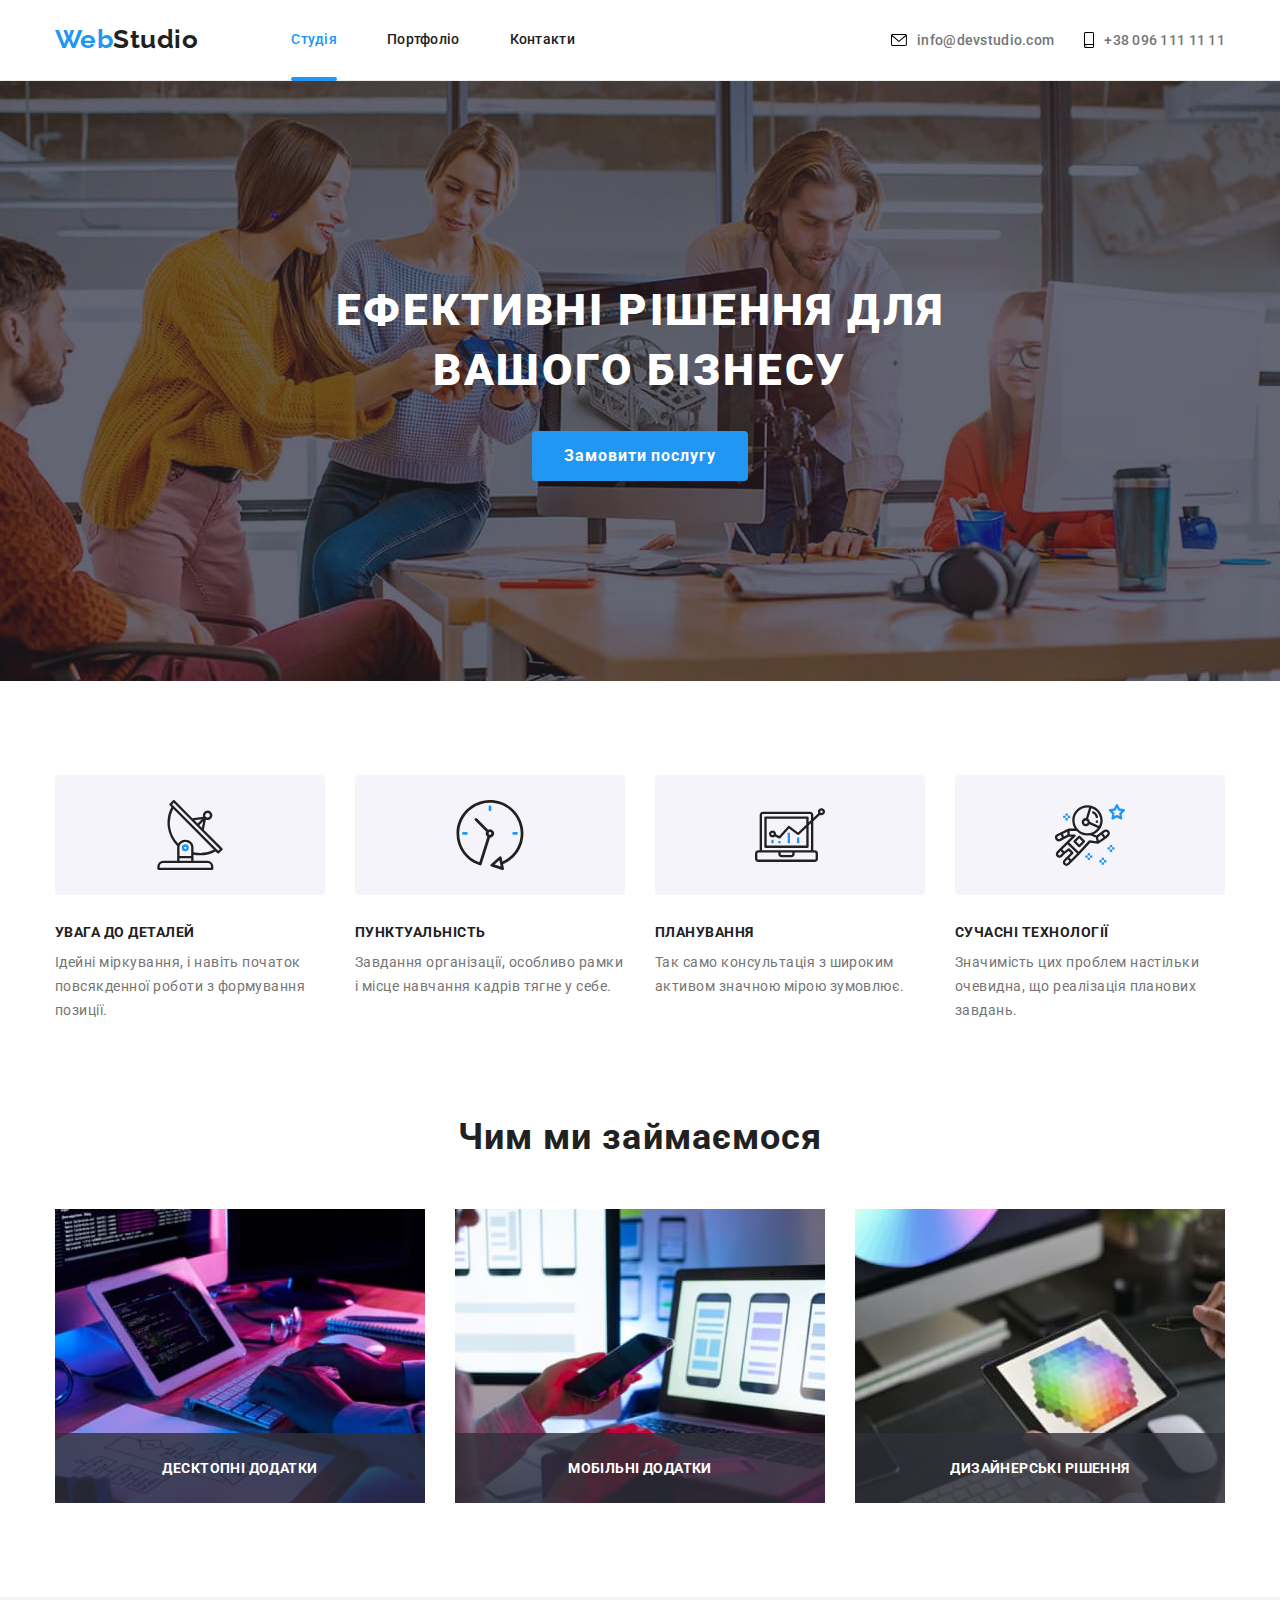
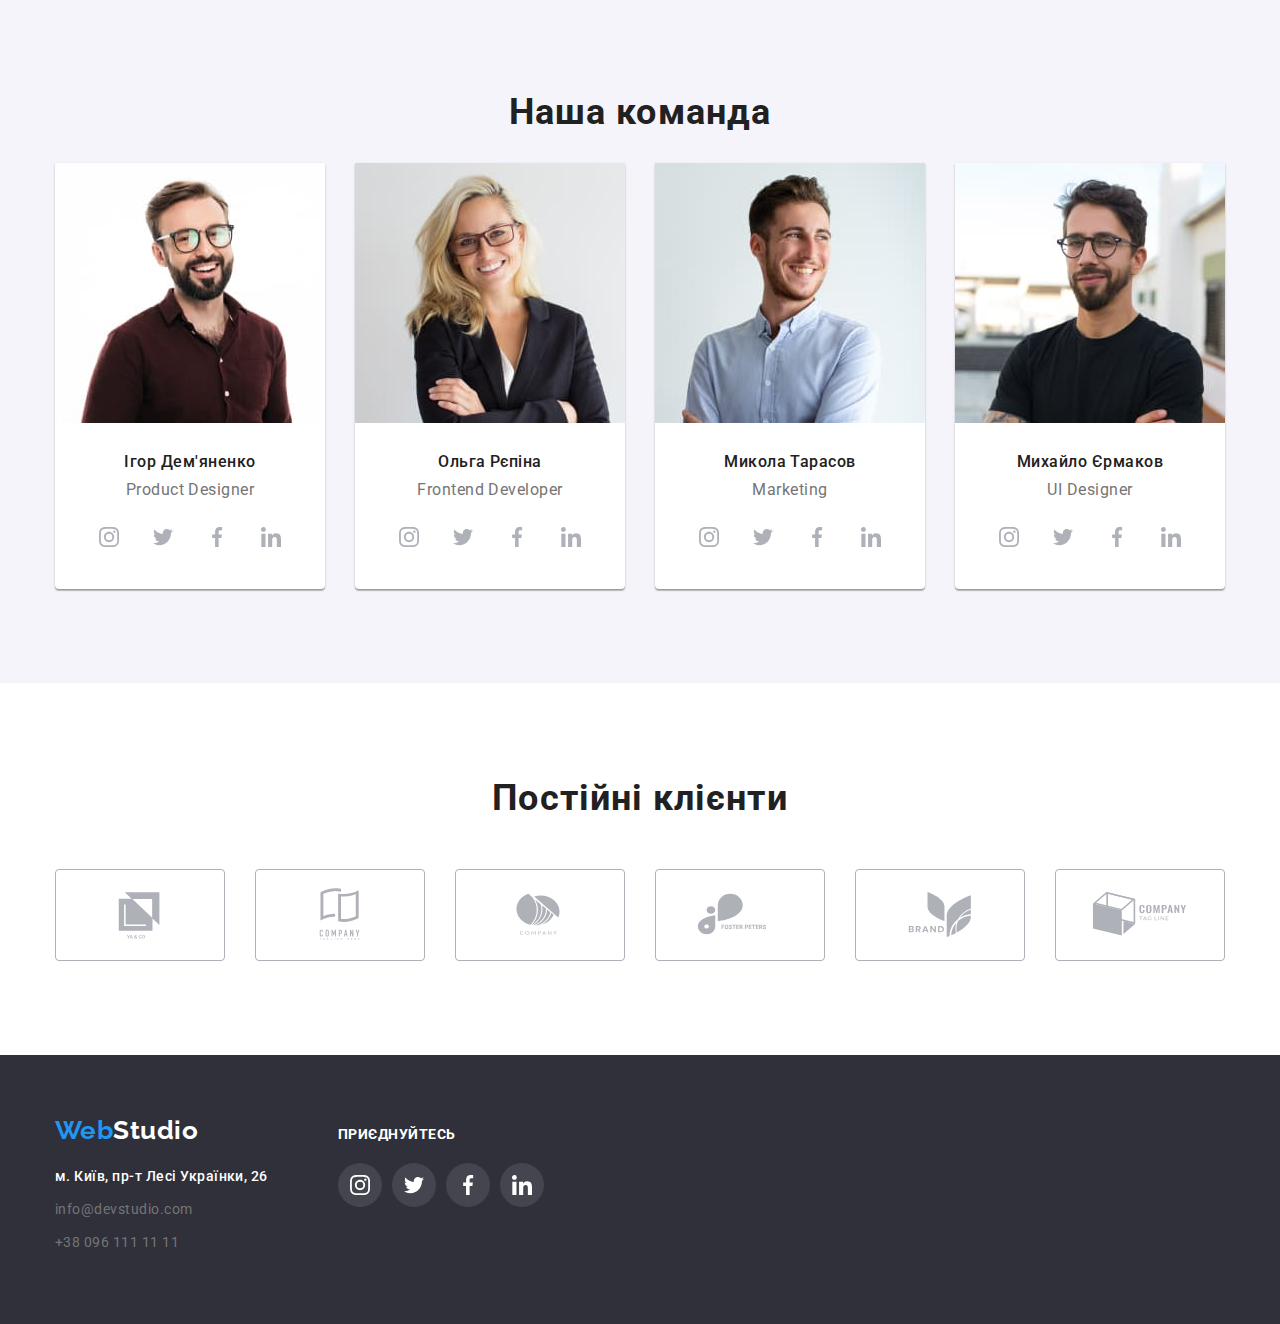
==== commit 6aaadede: "+" ====
--- a/index.html
+++ b/index.html
@@ -133,21 +133,36 @@
           <h2 class="what-do-we-do">Чим ми займаємося</h2>
           <ul class="what-do-we-do-card">
             <li>
-              <img src="./images/box1.jpg" alt="Робота з ПК" width="370" />
-            </li>
-            <li>
-              <img
-                src="./images/box2.jpg"
-                alt="Робота в мобільному застосуванні"
-                width="370"
-              />
-            </li>
-            <li>
-              <img
-                src="./images/box3.jpg"
-                alt="Робота з планшетом"
-                width="370"
-              />
+              <div class="what-do-we-do-card-insert">
+                <img src="./images/box1.jpg" alt="Робота з ПК" width="370" />
+                <div class="what-do-we-do-card-background">
+                  <p>Десктопні додатки</p>
+                </div>
+              </div>
+            </li>
+            <li>
+              <div class="what-do-we-do-card-insert">
+                <img
+                  src="./images/box2.jpg"
+                  alt="Робота в мобільному застосуванні"
+                  width="370"
+                />
+                <div class="what-do-we-do-card-background">
+                  <p>Мобільні додатки</p>
+                </div>
+              </div>
+            </li>
+            <li>
+              <div class="what-do-we-do-card-insert">
+                <img
+                  src="./images/box3.jpg"
+                  alt="Робота з планшетом"
+                  width="370"
+                />
+                <div class="what-do-we-do-card-background">
+                  <p>Дизайнерські рішення</p>
+                </div>
+              </div>
             </li>
           </ul>
         </div>
--- a/css/styles.css
+++ b/css/styles.css
@@ -237,6 +237,8 @@
 font-size: 16px;
 border: 0;
 line-height: 1.9;
+font-weight: 700;
+letter-spacing: 0.06em;
 cursor: pointer;
 padding: 10px 32px;
 border-radius: 4px;
@@ -306,9 +308,32 @@
 }
 
 .what-do-we-do-card {
+/* position: relative; */
 display: flex;
 gap: 30px;
 margin: 0;
+}
+
+
+.what-do-we-do-card-insert{
+	position: relative;
+}
+.what-do-we-do-card-background {
+	position: absolute;
+	bottom: 0;
+	left: 0;
+	width: 100%;
+	height: 70px;
+	padding-top: 27px;
+	color: var(--color-background);
+	background-color: rgba(47, 48, 58, 0.8);
+
+	letter-spacing: 0.03em;
+	font-weight: 700;
+	font-size: 14px;
+	line-height: 1.17;
+	text-align: center;
+	text-transform: uppercase;
 }
 
 .regular-customers{
@@ -647,7 +672,7 @@
 }
 
 .card{
-position: relative;
+/* position: relative; */
 display: block;
 text-decoration: none;
 transition: color 250ms, fill 250ms, background-color 250ms, box-shadow 250ms;
@@ -676,6 +701,7 @@
 
 .card-insert{
 	position: relative;
+	overflow: hidden;
 }
 
 .card-content {
@@ -685,8 +711,8 @@
 border-top: 0px;
 }
 
+
 .card-description{
-opacity: 0;
 position: absolute;
 top: 0;
 left: 0;
@@ -695,12 +721,11 @@
 padding: 63px 24px;
 color: var(--color-background);
 background-color: rgba(33, 150, 243, 0.9);
-transform: translateY(100%);
+transform: translateY(101%);
 transition: transform 250ms;
 transition-timing-function: cubic-bezier(0.4, 0, 0.2, 1);
 }
 .card:hover .card-description{
-opacity: 1;
 transform: translateY(0);
 }
 
@@ -744,6 +769,7 @@
 	display: flex;
 	align-items: center;
 	justify-content: center;
+	cursor: pointer;
 	width: 30px;
 	height: 30px;
 	fill: color #000000;
